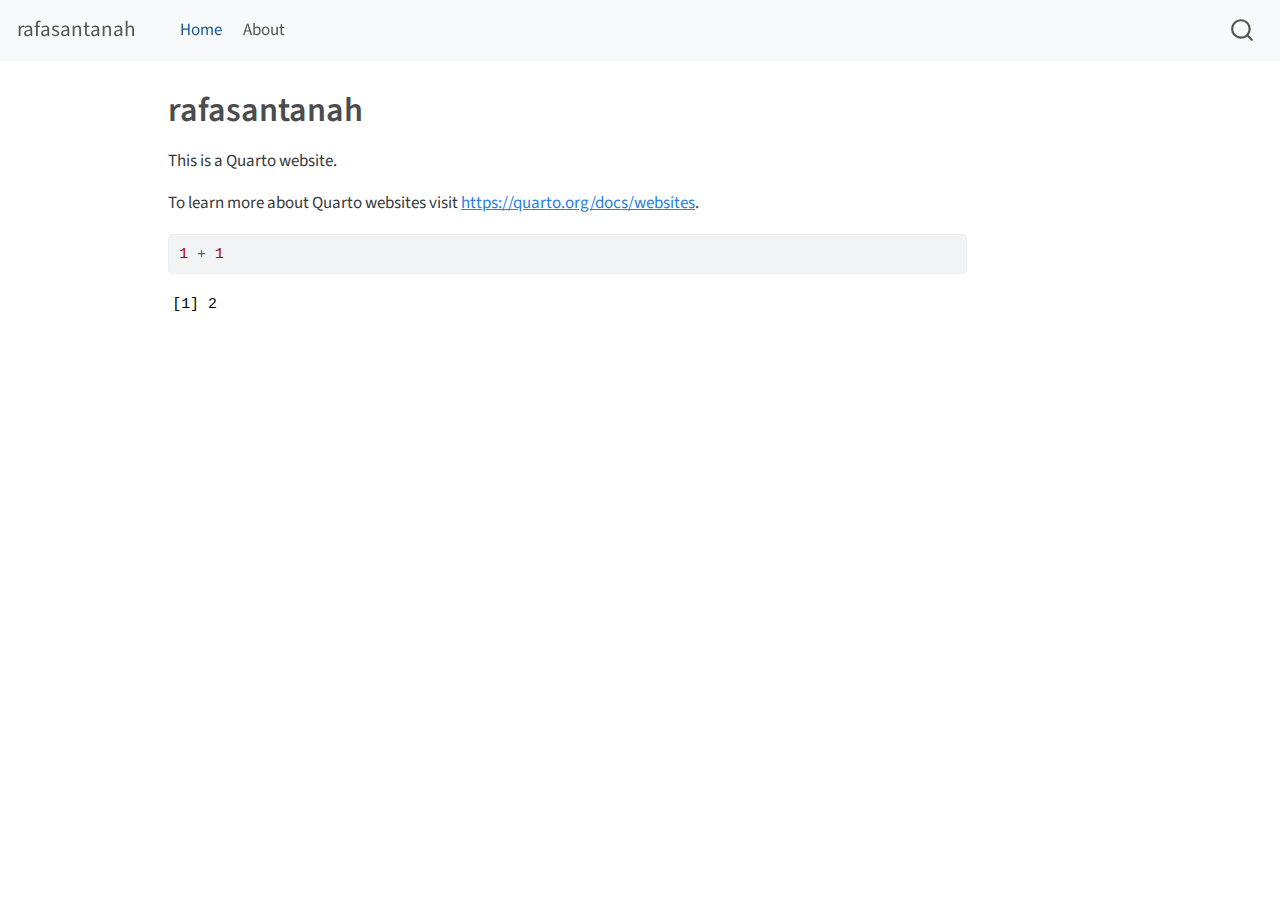
==== docs/index.html @ 7d16b9c5 "teste" ====
<!DOCTYPE html>
<html xmlns="http://www.w3.org/1999/xhtml" lang="en" xml:lang="en"><head>

<meta charset="utf-8">
<meta name="generator" content="quarto-1.3.353">

<meta name="viewport" content="width=device-width, initial-scale=1.0, user-scalable=yes">


<title>rafasantanah</title>
<style>
code{white-space: pre-wrap;}
span.smallcaps{font-variant: small-caps;}
div.columns{display: flex; gap: min(4vw, 1.5em);}
div.column{flex: auto; overflow-x: auto;}
div.hanging-indent{margin-left: 1.5em; text-indent: -1.5em;}
ul.task-list{list-style: none;}
ul.task-list li input[type="checkbox"] {
  width: 0.8em;
  margin: 0 0.8em 0.2em -1em; /* quarto-specific, see https://github.com/quarto-dev/quarto-cli/issues/4556 */ 
  vertical-align: middle;
}
/* CSS for syntax highlighting */
pre > code.sourceCode { white-space: pre; position: relative; }
pre > code.sourceCode > span { display: inline-block; line-height: 1.25; }
pre > code.sourceCode > span:empty { height: 1.2em; }
.sourceCode { overflow: visible; }
code.sourceCode > span { color: inherit; text-decoration: inherit; }
div.sourceCode { margin: 1em 0; }
pre.sourceCode { margin: 0; }
@media screen {
div.sourceCode { overflow: auto; }
}
@media print {
pre > code.sourceCode { white-space: pre-wrap; }
pre > code.sourceCode > span { text-indent: -5em; padding-left: 5em; }
}
pre.numberSource code
  { counter-reset: source-line 0; }
pre.numberSource code > span
  { position: relative; left: -4em; counter-increment: source-line; }
pre.numberSource code > span > a:first-child::before
  { content: counter(source-line);
    position: relative; left: -1em; text-align: right; vertical-align: baseline;
    border: none; display: inline-block;
    -webkit-touch-callout: none; -webkit-user-select: none;
    -khtml-user-select: none; -moz-user-select: none;
    -ms-user-select: none; user-select: none;
    padding: 0 4px; width: 4em;
  }
pre.numberSource { margin-left: 3em;  padding-left: 4px; }
div.sourceCode
  {   }
@media screen {
pre > code.sourceCode > span > a:first-child::before { text-decoration: underline; }
}
</style>


<script src="site_libs/quarto-nav/quarto-nav.js"></script>
<script src="site_libs/quarto-nav/headroom.min.js"></script>
<script src="site_libs/clipboard/clipboard.min.js"></script>
<script src="site_libs/quarto-search/autocomplete.umd.js"></script>
<script src="site_libs/quarto-search/fuse.min.js"></script>
<script src="site_libs/quarto-search/quarto-search.js"></script>
<meta name="quarto:offset" content="./">
<script src="site_libs/quarto-html/quarto.js"></script>
<script src="site_libs/quarto-html/popper.min.js"></script>
<script src="site_libs/quarto-html/tippy.umd.min.js"></script>
<script src="site_libs/quarto-html/anchor.min.js"></script>
<link href="site_libs/quarto-html/tippy.css" rel="stylesheet">
<link href="site_libs/quarto-html/quarto-syntax-highlighting.css" rel="stylesheet" id="quarto-text-highlighting-styles">
<script src="site_libs/bootstrap/bootstrap.min.js"></script>
<link href="site_libs/bootstrap/bootstrap-icons.css" rel="stylesheet">
<link href="site_libs/bootstrap/bootstrap.min.css" rel="stylesheet" id="quarto-bootstrap" data-mode="light">
<script id="quarto-search-options" type="application/json">{
  "location": "navbar",
  "copy-button": false,
  "collapse-after": 3,
  "panel-placement": "end",
  "type": "overlay",
  "limit": 20,
  "language": {
    "search-no-results-text": "No results",
    "search-matching-documents-text": "matching documents",
    "search-copy-link-title": "Copy link to search",
    "search-hide-matches-text": "Hide additional matches",
    "search-more-match-text": "more match in this document",
    "search-more-matches-text": "more matches in this document",
    "search-clear-button-title": "Clear",
    "search-detached-cancel-button-title": "Cancel",
    "search-submit-button-title": "Submit"
  }
}</script>


<link rel="stylesheet" href="styles.css">
</head>

<body class="nav-fixed">

<div id="quarto-search-results"></div>
  <header id="quarto-header" class="headroom fixed-top">
    <nav class="navbar navbar-expand-lg navbar-dark ">
      <div class="navbar-container container-fluid">
      <div class="navbar-brand-container">
    <a class="navbar-brand" href="./index.html">
    <span class="navbar-title">rafasantanah</span>
    </a>
  </div>
            <div id="quarto-search" class="" title="Search"></div>
          <button class="navbar-toggler" type="button" data-bs-toggle="collapse" data-bs-target="#navbarCollapse" aria-controls="navbarCollapse" aria-expanded="false" aria-label="Toggle navigation" onclick="if (window.quartoToggleHeadroom) { window.quartoToggleHeadroom(); }">
  <span class="navbar-toggler-icon"></span>
</button>
          <div class="collapse navbar-collapse" id="navbarCollapse">
            <ul class="navbar-nav navbar-nav-scroll me-auto">
  <li class="nav-item">
    <a class="nav-link active" href="./index.html" rel="" target="" aria-current="page">
 <span class="menu-text">Home</span></a>
  </li>  
  <li class="nav-item">
    <a class="nav-link" href="./about.html" rel="" target="">
 <span class="menu-text">About</span></a>
  </li>  
</ul>
            <div class="quarto-navbar-tools ms-auto">
</div>
          </div> <!-- /navcollapse -->
      </div> <!-- /container-fluid -->
    </nav>
</header>
<!-- content -->
<div id="quarto-content" class="quarto-container page-columns page-rows-contents page-layout-article page-navbar">
<!-- sidebar -->
<!-- margin-sidebar -->
    <div id="quarto-margin-sidebar" class="sidebar margin-sidebar">
        
    </div>
<!-- main -->
<main class="content" id="quarto-document-content">

<header id="title-block-header" class="quarto-title-block default">
<div class="quarto-title">
<h1 class="title">rafasantanah</h1>
</div>



<div class="quarto-title-meta">

    
  
    
  </div>
  

</header>

<p>This is a Quarto website.</p>
<p>To learn more about Quarto websites visit <a href="https://quarto.org/docs/websites" class="uri">https://quarto.org/docs/websites</a>.</p>
<div class="cell">
<div class="sourceCode cell-code" id="cb1"><pre class="sourceCode r code-with-copy"><code class="sourceCode r"><span id="cb1-1"><a href="#cb1-1" aria-hidden="true" tabindex="-1"></a><span class="dv">1</span> <span class="sc">+</span> <span class="dv">1</span></span></code><button title="Copy to Clipboard" class="code-copy-button"><i class="bi"></i></button></pre></div>
<div class="cell-output cell-output-stdout">
<pre><code>[1] 2</code></pre>
</div>
</div>



</main> <!-- /main -->
<script id="quarto-html-after-body" type="application/javascript">
window.document.addEventListener("DOMContentLoaded", function (event) {
  const toggleBodyColorMode = (bsSheetEl) => {
    const mode = bsSheetEl.getAttribute("data-mode");
    const bodyEl = window.document.querySelector("body");
    if (mode === "dark") {
      bodyEl.classList.add("quarto-dark");
      bodyEl.classList.remove("quarto-light");
    } else {
      bodyEl.classList.add("quarto-light");
      bodyEl.classList.remove("quarto-dark");
    }
  }
  const toggleBodyColorPrimary = () => {
    const bsSheetEl = window.document.querySelector("link#quarto-bootstrap");
    if (bsSheetEl) {
      toggleBodyColorMode(bsSheetEl);
    }
  }
  toggleBodyColorPrimary();  
  const icon = "";
  const anchorJS = new window.AnchorJS();
  anchorJS.options = {
    placement: 'right',
    icon: icon
  };
  anchorJS.add('.anchored');
  const isCodeAnnotation = (el) => {
    for (const clz of el.classList) {
      if (clz.startsWith('code-annotation-')) {                     
        return true;
      }
    }
    return false;
  }
  const clipboard = new window.ClipboardJS('.code-copy-button', {
    text: function(trigger) {
      const codeEl = trigger.previousElementSibling.cloneNode(true);
      for (const childEl of codeEl.children) {
        if (isCodeAnnotation(childEl)) {
          childEl.remove();
        }
      }
      return codeEl.innerText;
    }
  });
  clipboard.on('success', function(e) {
    // button target
    const button = e.trigger;
    // don't keep focus
    button.blur();
    // flash "checked"
    button.classList.add('code-copy-button-checked');
    var currentTitle = button.getAttribute("title");
    button.setAttribute("title", "Copied!");
    let tooltip;
    if (window.bootstrap) {
      button.setAttribute("data-bs-toggle", "tooltip");
      button.setAttribute("data-bs-placement", "left");
      button.setAttribute("data-bs-title", "Copied!");
      tooltip = new bootstrap.Tooltip(button, 
        { trigger: "manual", 
          customClass: "code-copy-button-tooltip",
          offset: [0, -8]});
      tooltip.show();    
    }
    setTimeout(function() {
      if (tooltip) {
        tooltip.hide();
        button.removeAttribute("data-bs-title");
        button.removeAttribute("data-bs-toggle");
        button.removeAttribute("data-bs-placement");
      }
      button.setAttribute("title", currentTitle);
      button.classList.remove('code-copy-button-checked');
    }, 1000);
    // clear code selection
    e.clearSelection();
  });
  function tippyHover(el, contentFn) {
    const config = {
      allowHTML: true,
      content: contentFn,
      maxWidth: 500,
      delay: 100,
      arrow: false,
      appendTo: function(el) {
          return el.parentElement;
      },
      interactive: true,
      interactiveBorder: 10,
      theme: 'quarto',
      placement: 'bottom-start'
    };
    window.tippy(el, config); 
  }
  const noterefs = window.document.querySelectorAll('a[role="doc-noteref"]');
  for (var i=0; i<noterefs.length; i++) {
    const ref = noterefs[i];
    tippyHover(ref, function() {
      // use id or data attribute instead here
      let href = ref.getAttribute('data-footnote-href') || ref.getAttribute('href');
      try { href = new URL(href).hash; } catch {}
      const id = href.replace(/^#\/?/, "");
      const note = window.document.getElementById(id);
      return note.innerHTML;
    });
  }
      let selectedAnnoteEl;
      const selectorForAnnotation = ( cell, annotation) => {
        let cellAttr = 'data-code-cell="' + cell + '"';
        let lineAttr = 'data-code-annotation="' +  annotation + '"';
        const selector = 'span[' + cellAttr + '][' + lineAttr + ']';
        return selector;
      }
      const selectCodeLines = (annoteEl) => {
        const doc = window.document;
        const targetCell = annoteEl.getAttribute("data-target-cell");
        const targetAnnotation = annoteEl.getAttribute("data-target-annotation");
        const annoteSpan = window.document.querySelector(selectorForAnnotation(targetCell, targetAnnotation));
        const lines = annoteSpan.getAttribute("data-code-lines").split(",");
        const lineIds = lines.map((line) => {
          return targetCell + "-" + line;
        })
        let top = null;
        let height = null;
        let parent = null;
        if (lineIds.length > 0) {
            //compute the position of the single el (top and bottom and make a div)
            const el = window.document.getElementById(lineIds[0]);
            top = el.offsetTop;
            height = el.offsetHeight;
            parent = el.parentElement.parentElement;
          if (lineIds.length > 1) {
            const lastEl = window.document.getElementById(lineIds[lineIds.length - 1]);
            const bottom = lastEl.offsetTop + lastEl.offsetHeight;
            height = bottom - top;
          }
          if (top !== null && height !== null && parent !== null) {
            // cook up a div (if necessary) and position it 
            let div = window.document.getElementById("code-annotation-line-highlight");
            if (div === null) {
              div = window.document.createElement("div");
              div.setAttribute("id", "code-annotation-line-highlight");
              div.style.position = 'absolute';
              parent.appendChild(div);
            }
            div.style.top = top - 2 + "px";
            div.style.height = height + 4 + "px";
            let gutterDiv = window.document.getElementById("code-annotation-line-highlight-gutter");
            if (gutterDiv === null) {
              gutterDiv = window.document.createElement("div");
              gutterDiv.setAttribute("id", "code-annotation-line-highlight-gutter");
              gutterDiv.style.position = 'absolute';
              const codeCell = window.document.getElementById(targetCell);
              const gutter = codeCell.querySelector('.code-annotation-gutter');
              gutter.appendChild(gutterDiv);
            }
            gutterDiv.style.top = top - 2 + "px";
            gutterDiv.style.height = height + 4 + "px";
          }
          selectedAnnoteEl = annoteEl;
        }
      };
      const unselectCodeLines = () => {
        const elementsIds = ["code-annotation-line-highlight", "code-annotation-line-highlight-gutter"];
        elementsIds.forEach((elId) => {
          const div = window.document.getElementById(elId);
          if (div) {
            div.remove();
          }
        });
        selectedAnnoteEl = undefined;
      };
      // Attach click handler to the DT
      const annoteDls = window.document.querySelectorAll('dt[data-target-cell]');
      for (const annoteDlNode of annoteDls) {
        annoteDlNode.addEventListener('click', (event) => {
          const clickedEl = event.target;
          if (clickedEl !== selectedAnnoteEl) {
            unselectCodeLines();
            const activeEl = window.document.querySelector('dt[data-target-cell].code-annotation-active');
            if (activeEl) {
              activeEl.classList.remove('code-annotation-active');
            }
            selectCodeLines(clickedEl);
            clickedEl.classList.add('code-annotation-active');
          } else {
            // Unselect the line
            unselectCodeLines();
            clickedEl.classList.remove('code-annotation-active');
          }
        });
      }
  const findCites = (el) => {
    const parentEl = el.parentElement;
    if (parentEl) {
      const cites = parentEl.dataset.cites;
      if (cites) {
        return {
          el,
          cites: cites.split(' ')
        };
      } else {
        return findCites(el.parentElement)
      }
    } else {
      return undefined;
    }
  };
  var bibliorefs = window.document.querySelectorAll('a[role="doc-biblioref"]');
  for (var i=0; i<bibliorefs.length; i++) {
    const ref = bibliorefs[i];
    const citeInfo = findCites(ref);
    if (citeInfo) {
      tippyHover(citeInfo.el, function() {
        var popup = window.document.createElement('div');
        citeInfo.cites.forEach(function(cite) {
          var citeDiv = window.document.createElement('div');
          citeDiv.classList.add('hanging-indent');
          citeDiv.classList.add('csl-entry');
          var biblioDiv = window.document.getElementById('ref-' + cite);
          if (biblioDiv) {
            citeDiv.innerHTML = biblioDiv.innerHTML;
          }
          popup.appendChild(citeDiv);
        });
        return popup.innerHTML;
      });
    }
  }
});
</script>
</div> <!-- /content -->



</body></html>
---- docs/site_libs/quarto-html/tippy.css ----
.tippy-box[data-animation=fade][data-state=hidden]{opacity:0}[data-tippy-root]{max-width:calc(100vw - 10px)}.tippy-box{position:relative;background-color:#333;color:#fff;border-radius:4px;font-size:14px;line-height:1.4;white-space:normal;outline:0;transition-property:transform,visibility,opacity}.tippy-box[data-placement^=top]>.tippy-arrow{bottom:0}.tippy-box[data-placement^=top]>.tippy-arrow:before{bottom:-7px;left:0;border-width:8px 8px 0;border-top-color:initial;transform-origin:center top}.tippy-box[data-placement^=bottom]>.tippy-arrow{top:0}.tippy-box[data-placement^=bottom]>.tippy-arrow:before{top:-7px;left:0;border-width:0 8px 8px;border-bottom-color:initial;transform-origin:center bottom}.tippy-box[data-placement^=left]>.tippy-arrow{right:0}.tippy-box[data-placement^=left]>.tippy-arrow:before{border-width:8px 0 8px 8px;border-left-color:initial;right:-7px;transform-origin:center left}.tippy-box[data-placement^=right]>.tippy-arrow{left:0}.tippy-box[data-placement^=right]>.tippy-arrow:before{left:-7px;border-width:8px 8px 8px 0;border-right-color:initial;transform-origin:center right}.tippy-box[data-inertia][data-state=visible]{transition-timing-function:cubic-bezier(.54,1.5,.38,1.11)}.tippy-arrow{width:16px;height:16px;color:#333}.tippy-arrow:before{content:"";position:absolute;border-color:transparent;border-style:solid}.tippy-content{position:relative;padding:5px 9px;z-index:1}
---- docs/site_libs/quarto-html/quarto-syntax-highlighting.css ----
/* quarto syntax highlight colors */
:root {
  --quarto-hl-ot-color: #003B4F;
  --quarto-hl-at-color: #657422;
  --quarto-hl-ss-color: #20794D;
  --quarto-hl-an-color: #5E5E5E;
  --quarto-hl-fu-color: #4758AB;
  --quarto-hl-st-color: #20794D;
  --quarto-hl-cf-color: #003B4F;
  --quarto-hl-op-color: #5E5E5E;
  --quarto-hl-er-color: #AD0000;
  --quarto-hl-bn-color: #AD0000;
  --quarto-hl-al-color: #AD0000;
  --quarto-hl-va-color: #111111;
  --quarto-hl-bu-color: inherit;
  --quarto-hl-ex-color: inherit;
  --quarto-hl-pp-color: #AD0000;
  --quarto-hl-in-color: #5E5E5E;
  --quarto-hl-vs-color: #20794D;
  --quarto-hl-wa-color: #5E5E5E;
  --quarto-hl-do-color: #5E5E5E;
  --quarto-hl-im-color: #00769E;
  --quarto-hl-ch-color: #20794D;
  --quarto-hl-dt-color: #AD0000;
  --quarto-hl-fl-color: #AD0000;
  --quarto-hl-co-color: #5E5E5E;
  --quarto-hl-cv-color: #5E5E5E;
  --quarto-hl-cn-color: #8f5902;
  --quarto-hl-sc-color: #5E5E5E;
  --quarto-hl-dv-color: #AD0000;
  --quarto-hl-kw-color: #003B4F;
}

/* other quarto variables */
:root {
  --quarto-font-monospace: SFMono-Regular, Menlo, Monaco, Consolas, "Liberation Mono", "Courier New", monospace;
}

pre > code.sourceCode > span {
  color: #003B4F;
}

code span {
  color: #003B4F;
}

code.sourceCode > span {
  color: #003B4F;
}

div.sourceCode,
div.sourceCode pre.sourceCode {
  color: #003B4F;
}

code span.ot {
  color: #003B4F;
  font-style: inherit;
}

code span.at {
  color: #657422;
  font-style: inherit;
}

code span.ss {
  color: #20794D;
  font-style: inherit;
}

code span.an {
  color: #5E5E5E;
  font-style: inherit;
}

code span.fu {
  color: #4758AB;
  font-style: inherit;
}

code span.st {
  color: #20794D;
  font-style: inherit;
}

code span.cf {
  color: #003B4F;
  font-style: inherit;
}

code span.op {
  color: #5E5E5E;
  font-style: inherit;
}

code span.er {
  color: #AD0000;
  font-style: inherit;
}

code span.bn {
  color: #AD0000;
  font-style: inherit;
}

code span.al {
  color: #AD0000;
  font-style: inherit;
}

code span.va {
  color: #111111;
  font-style: inherit;
}

code span.bu {
  font-style: inherit;
}

code span.ex {
  font-style: inherit;
}

code span.pp {
  color: #AD0000;
  font-style: inherit;
}

code span.in {
  color: #5E5E5E;
  font-style: inherit;
}

code span.vs {
  color: #20794D;
  font-style: inherit;
}

code span.wa {
  color: #5E5E5E;
  font-style: italic;
}

code span.do {
  color: #5E5E5E;
  font-style: italic;
}

code span.im {
  color: #00769E;
  font-style: inherit;
}

code span.ch {
  color: #20794D;
  font-style: inherit;
}

code span.dt {
  color: #AD0000;
  font-style: inherit;
}

code span.fl {
  color: #AD0000;
  font-style: inherit;
}

code span.co {
  color: #5E5E5E;
  font-style: inherit;
}

code span.cv {
  color: #5E5E5E;
  font-style: italic;
}

code span.cn {
  color: #8f5902;
  font-style: inherit;
}

code span.sc {
  color: #5E5E5E;
  font-style: inherit;
}

code span.dv {
  color: #AD0000;
  font-style: inherit;
}

code span.kw {
  color: #003B4F;
  font-style: inherit;
}

.prevent-inlining {
  content: "</";
}

/*# sourceMappingURL=debc5d5d77c3f9108843748ff7464032.css.map */
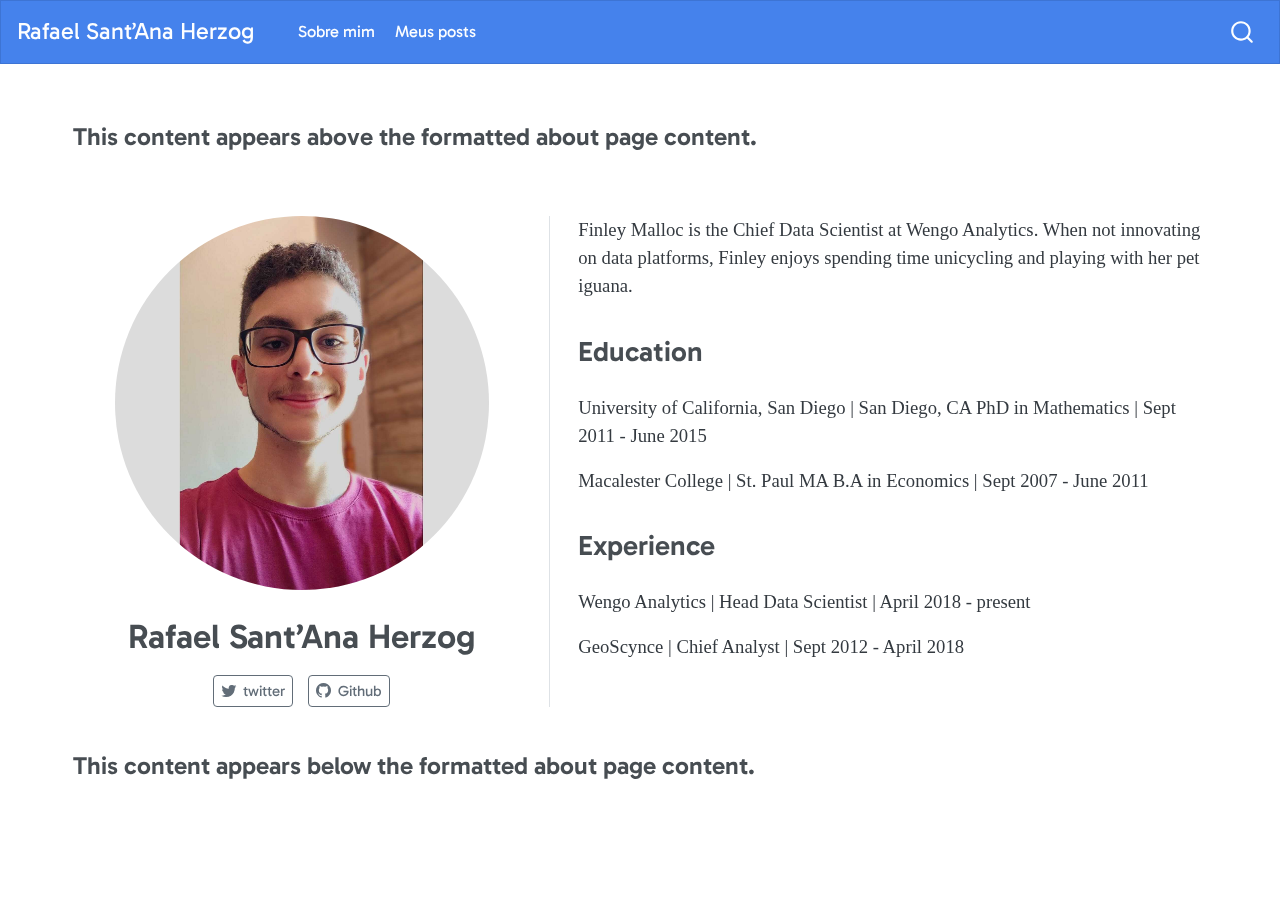
==== commit 1df9a9e5: "Primeira atualização" ====
--- a/docs/index.html
+++ b/docs/index.html
@@ -7,7 +7,7 @@
 <meta name="viewport" content="width=device-width, initial-scale=1.0, user-scalable=yes">
 
 
-<title>rafasantanah</title>
+<title>Rafael Sant’Ana Herzog</title>
 <style>
 code{white-space: pre-wrap;}
 span.smallcaps{font-variant: small-caps;}
@@ -20,40 +20,6 @@
   margin: 0 0.8em 0.2em -1em; /* quarto-specific, see https://github.com/quarto-dev/quarto-cli/issues/4556 */ 
   vertical-align: middle;
 }
-/* CSS for syntax highlighting */
-pre > code.sourceCode { white-space: pre; position: relative; }
-pre > code.sourceCode > span { display: inline-block; line-height: 1.25; }
-pre > code.sourceCode > span:empty { height: 1.2em; }
-.sourceCode { overflow: visible; }
-code.sourceCode > span { color: inherit; text-decoration: inherit; }
-div.sourceCode { margin: 1em 0; }
-pre.sourceCode { margin: 0; }
-@media screen {
-div.sourceCode { overflow: auto; }
-}
-@media print {
-pre > code.sourceCode { white-space: pre-wrap; }
-pre > code.sourceCode > span { text-indent: -5em; padding-left: 5em; }
-}
-pre.numberSource code
-  { counter-reset: source-line 0; }
-pre.numberSource code > span
-  { position: relative; left: -4em; counter-increment: source-line; }
-pre.numberSource code > span > a:first-child::before
-  { content: counter(source-line);
-    position: relative; left: -1em; text-align: right; vertical-align: baseline;
-    border: none; display: inline-block;
-    -webkit-touch-callout: none; -webkit-user-select: none;
-    -khtml-user-select: none; -moz-user-select: none;
-    -ms-user-select: none; user-select: none;
-    padding: 0 4px; width: 4em;
-  }
-pre.numberSource { margin-left: 3em;  padding-left: 4px; }
-div.sourceCode
-  {   }
-@media screen {
-pre > code.sourceCode > span > a:first-child::before { text-decoration: underline; }
-}
 </style>
 
 
@@ -67,7 +33,6 @@
 <script src="site_libs/quarto-html/quarto.js"></script>
 <script src="site_libs/quarto-html/popper.min.js"></script>
 <script src="site_libs/quarto-html/tippy.umd.min.js"></script>
-<script src="site_libs/quarto-html/anchor.min.js"></script>
 <link href="site_libs/quarto-html/tippy.css" rel="stylesheet">
 <link href="site_libs/quarto-html/quarto-syntax-highlighting.css" rel="stylesheet" id="quarto-text-highlighting-styles">
 <script src="site_libs/bootstrap/bootstrap.min.js"></script>
@@ -105,7 +70,7 @@
       <div class="navbar-container container-fluid">
       <div class="navbar-brand-container">
     <a class="navbar-brand" href="./index.html">
-    <span class="navbar-title">rafasantanah</span>
+    <span class="navbar-title">Rafael Sant’Ana Herzog</span>
     </a>
   </div>
             <div id="quarto-search" class="" title="Search"></div>
@@ -116,11 +81,11 @@
             <ul class="navbar-nav navbar-nav-scroll me-auto">
   <li class="nav-item">
     <a class="nav-link active" href="./index.html" rel="" target="" aria-current="page">
- <span class="menu-text">Home</span></a>
+ <span class="menu-text">Sobre mim</span></a>
   </li>  
   <li class="nav-item">
-    <a class="nav-link" href="./about.html" rel="" target="">
- <span class="menu-text">About</span></a>
+    <a class="nav-link" href="./posts.html" rel="" target="">
+ <span class="menu-text">Meus posts</span></a>
   </li>  
 </ul>
             <div class="quarto-navbar-tools ms-auto">
@@ -130,42 +95,61 @@
     </nav>
 </header>
 <!-- content -->
-<div id="quarto-content" class="quarto-container page-columns page-rows-contents page-layout-article page-navbar">
+<div id="quarto-content" class="quarto-container page-columns page-rows-contents page-layout-full page-navbar">
 <!-- sidebar -->
 <!-- margin-sidebar -->
-    <div id="quarto-margin-sidebar" class="sidebar margin-sidebar">
-        
-    </div>
+    
 <!-- main -->
-<main class="content" id="quarto-document-content">
-
+<main class="content column-page" id="quarto-document-content">
+
+
+
+<section id="this-content-appears-above-the-formatted-about-page-content." class="level3">
+<h3>This content appears above the formatted about page content.</h3>
+<div class="quarto-about-trestles column-page">
+  <div class="about-entity">
+    <img src="perfil.jpg" class="about-image
+  round " style="height: 20em; width: 20em;">
 <header id="title-block-header" class="quarto-title-block default">
 <div class="quarto-title">
-<h1 class="title">rafasantanah</h1>
+<h1 class="title">Rafael Sant’Ana Herzog</h1>
 </div>
-
-
-
 <div class="quarto-title-meta">
-
-    
-  
-    
   </div>
-  
-
 </header>
-
-<p>This is a Quarto website.</p>
-<p>To learn more about Quarto websites visit <a href="https://quarto.org/docs/websites" class="uri">https://quarto.org/docs/websites</a>.</p>
-<div class="cell">
-<div class="sourceCode cell-code" id="cb1"><pre class="sourceCode r code-with-copy"><code class="sourceCode r"><span id="cb1-1"><a href="#cb1-1" aria-hidden="true" tabindex="-1"></a><span class="dv">1</span> <span class="sc">+</span> <span class="dv">1</span></span></code><button title="Copy to Clipboard" class="code-copy-button"><i class="bi"></i></button></pre></div>
-<div class="cell-output cell-output-stdout">
-<pre><code>[1] 2</code></pre>
+    <div class="about-links">
+  <a href="https://twitter.com/rafasantanah21" class="about-link" rel="" target="">
+    <i class="bi bi-twitter"></i>
+     <span class="about-link-text">twitter</span>
+  </a>
+  <a href="https://github.com/RafaHerzog" class="about-link" rel="" target="">
+    <i class="bi bi-github"></i>
+     <span class="about-link-text">Github</span>
+  </a>
 </div>
+  </div>
+  <div class="about-contents"><div id="hero-heading">
+<p>Finley Malloc is the Chief Data Scientist at Wengo Analytics. When not innovating on data platforms, Finley enjoys spending time unicycling and playing with her pet iguana.</p>
+<section id="education" class="level2">
+<h2 data-anchor-id="education">Education</h2>
+<p>University of California, San Diego | San Diego, CA PhD in Mathematics | Sept 2011 - June 2015</p>
+<p>Macalester College | St.&nbsp;Paul MA B.A in Economics | Sept 2007 - June 2011</p>
+</section>
+<section id="experience" class="level2">
+<h2 data-anchor-id="experience">Experience</h2>
+<p>Wengo Analytics | Head Data Scientist | April 2018 - present</p>
+<p>GeoScynce | Chief Analyst | Sept 2012 - April 2018</p>
+</section>
+</div></div>
 </div>
 
-
+</section>
+<section id="this-content-appears-below-the-formatted-about-page-content." class="level3">
+<h3 data-anchor-id="this-content-appears-below-the-formatted-about-page-content.">This content appears below the formatted about page content.</h3>
+
+
+
+</section>
 
 </main> <!-- /main -->
 <script id="quarto-html-after-body" type="application/javascript">
@@ -188,13 +172,6 @@
     }
   }
   toggleBodyColorPrimary();  
-  const icon = "";
-  const anchorJS = new window.AnchorJS();
-  anchorJS.options = {
-    placement: 'right',
-    icon: icon
-  };
-  anchorJS.add('.anchored');
   const isCodeAnnotation = (el) => {
     for (const clz of el.classList) {
       if (clz.startsWith('code-annotation-')) {                     
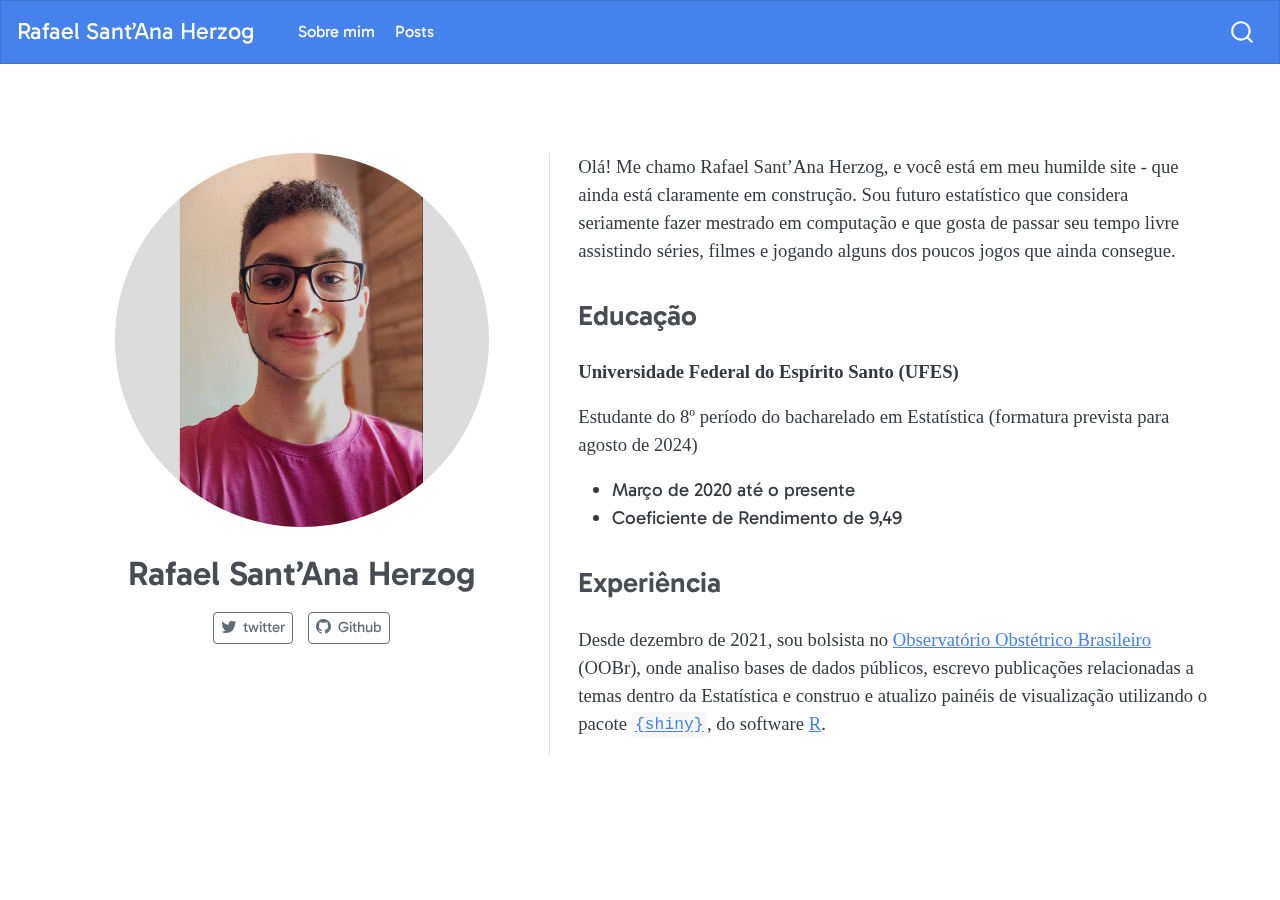
==== commit 1746a4db: "Atualização 10/10" ====
--- a/docs/index.html
+++ b/docs/index.html
@@ -85,7 +85,7 @@
   </li>  
   <li class="nav-item">
     <a class="nav-link" href="./posts.html" rel="" target="">
- <span class="menu-text">Meus posts</span></a>
+ <span class="menu-text">Posts</span></a>
   </li>  
 </ul>
             <div class="quarto-navbar-tools ms-auto">
@@ -104,8 +104,7 @@
 
 
 
-<section id="this-content-appears-above-the-formatted-about-page-content." class="level3">
-<h3>This content appears above the formatted about page content.</h3>
+<!-- ### This content appears above the formatted about page content. -->
 <div class="quarto-about-trestles column-page">
   <div class="about-entity">
     <img src="perfil.jpg" class="about-image
@@ -129,27 +128,26 @@
 </div>
   </div>
   <div class="about-contents"><div id="hero-heading">
-<p>Finley Malloc is the Chief Data Scientist at Wengo Analytics. When not innovating on data platforms, Finley enjoys spending time unicycling and playing with her pet iguana.</p>
-<section id="education" class="level2">
-<h2 data-anchor-id="education">Education</h2>
-<p>University of California, San Diego | San Diego, CA PhD in Mathematics | Sept 2011 - June 2015</p>
-<p>Macalester College | St.&nbsp;Paul MA B.A in Economics | Sept 2007 - June 2011</p>
+<p>Olá! Me chamo Rafael Sant’Ana Herzog, e você está em meu humilde site - que ainda está claramente em construção. Sou futuro estatístico que considera seriamente fazer mestrado em computação e que gosta de passar seu tempo livre assistindo séries, filmes e jogando alguns dos poucos jogos que ainda consegue.</p>
+<section id="educação" class="level2">
+<h2 data-anchor-id="educação">Educação</h2>
+<p><strong>Universidade Federal do Espírito Santo (UFES)</strong></p>
+<p>Estudante do 8º período do bacharelado em Estatística (formatura prevista para agosto de 2024)</p>
+<ul>
+<li>Março de 2020 até o presente</li>
+<li>Coeficiente de Rendimento de 9,49</li>
+</ul>
 </section>
-<section id="experience" class="level2">
-<h2 data-anchor-id="experience">Experience</h2>
-<p>Wengo Analytics | Head Data Scientist | April 2018 - present</p>
-<p>GeoScynce | Chief Analyst | Sept 2012 - April 2018</p>
+<section id="experiência" class="level2">
+<h2 data-anchor-id="experiência">Experiência</h2>
+<p>Desde dezembro de 2021, sou bolsista no <a href="https://observatorioobstetricobr.org/">Observatório Obstétrico Brasileiro</a> (OOBr), onde analiso bases de dados públicos, escrevo publicações relacionadas a temas dentro da Estatística e construo e atualizo painéis de visualização utilizando o pacote <a href="https://shiny.posit.co/"><code>{shiny}</code></a>, do software <a href="https://www.r-project.org/">R</a>.</p>
 </section>
 </div></div>
 </div>
 
-</section>
-<section id="this-content-appears-below-the-formatted-about-page-content." class="level3">
-<h3 data-anchor-id="this-content-appears-below-the-formatted-about-page-content.">This content appears below the formatted about page content.</h3>
-
-
-
-</section>
+
+
+
 
 </main> <!-- /main -->
 <script id="quarto-html-after-body" type="application/javascript">
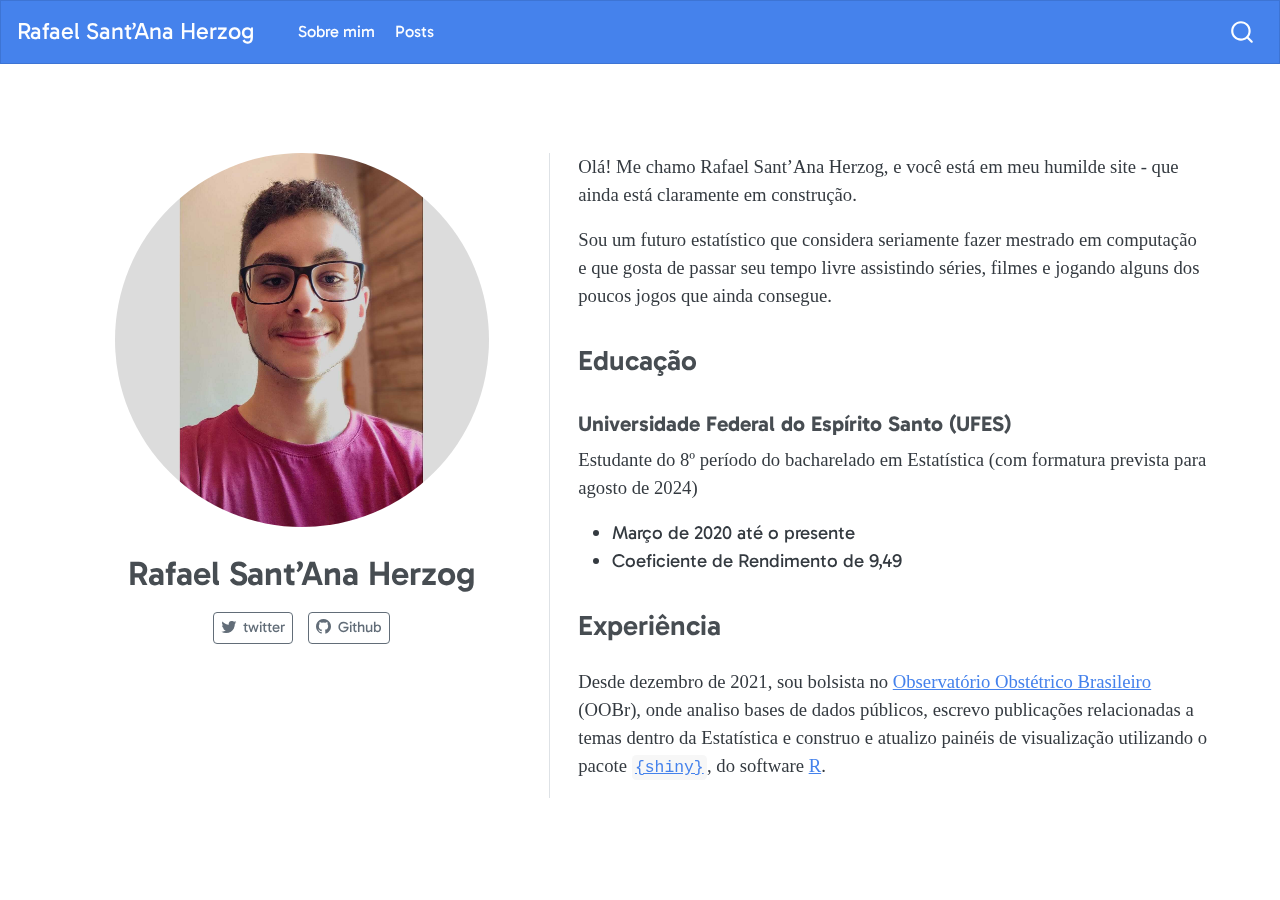
==== commit 5ba5eb41: "Atualização 11/10" ====
--- a/docs/index.html
+++ b/docs/index.html
@@ -128,15 +128,18 @@
 </div>
   </div>
   <div class="about-contents"><div id="hero-heading">
-<p>Olá! Me chamo Rafael Sant’Ana Herzog, e você está em meu humilde site - que ainda está claramente em construção. Sou futuro estatístico que considera seriamente fazer mestrado em computação e que gosta de passar seu tempo livre assistindo séries, filmes e jogando alguns dos poucos jogos que ainda consegue.</p>
+<p>Olá! Me chamo Rafael Sant’Ana Herzog, e você está em meu humilde site - que ainda está claramente em construção.</p>
+<p>Sou um futuro estatístico que considera seriamente fazer mestrado em computação e que gosta de passar seu tempo livre assistindo séries, filmes e jogando alguns dos poucos jogos que ainda consegue.</p>
 <section id="educação" class="level2">
 <h2 data-anchor-id="educação">Educação</h2>
-<p><strong>Universidade Federal do Espírito Santo (UFES)</strong></p>
-<p>Estudante do 8º período do bacharelado em Estatística (formatura prevista para agosto de 2024)</p>
+<section id="universidade-federal-do-espírito-santo-ufes" class="level4">
+<h4 data-anchor-id="universidade-federal-do-espírito-santo-ufes">Universidade Federal do Espírito Santo (UFES)</h4>
+<p>Estudante do 8º período do bacharelado em Estatística (com formatura prevista para agosto de 2024)</p>
 <ul>
 <li>Março de 2020 até o presente</li>
 <li>Coeficiente de Rendimento de 9,49</li>
 </ul>
+</section>
 </section>
 <section id="experiência" class="level2">
 <h2 data-anchor-id="experiência">Experiência</h2>
